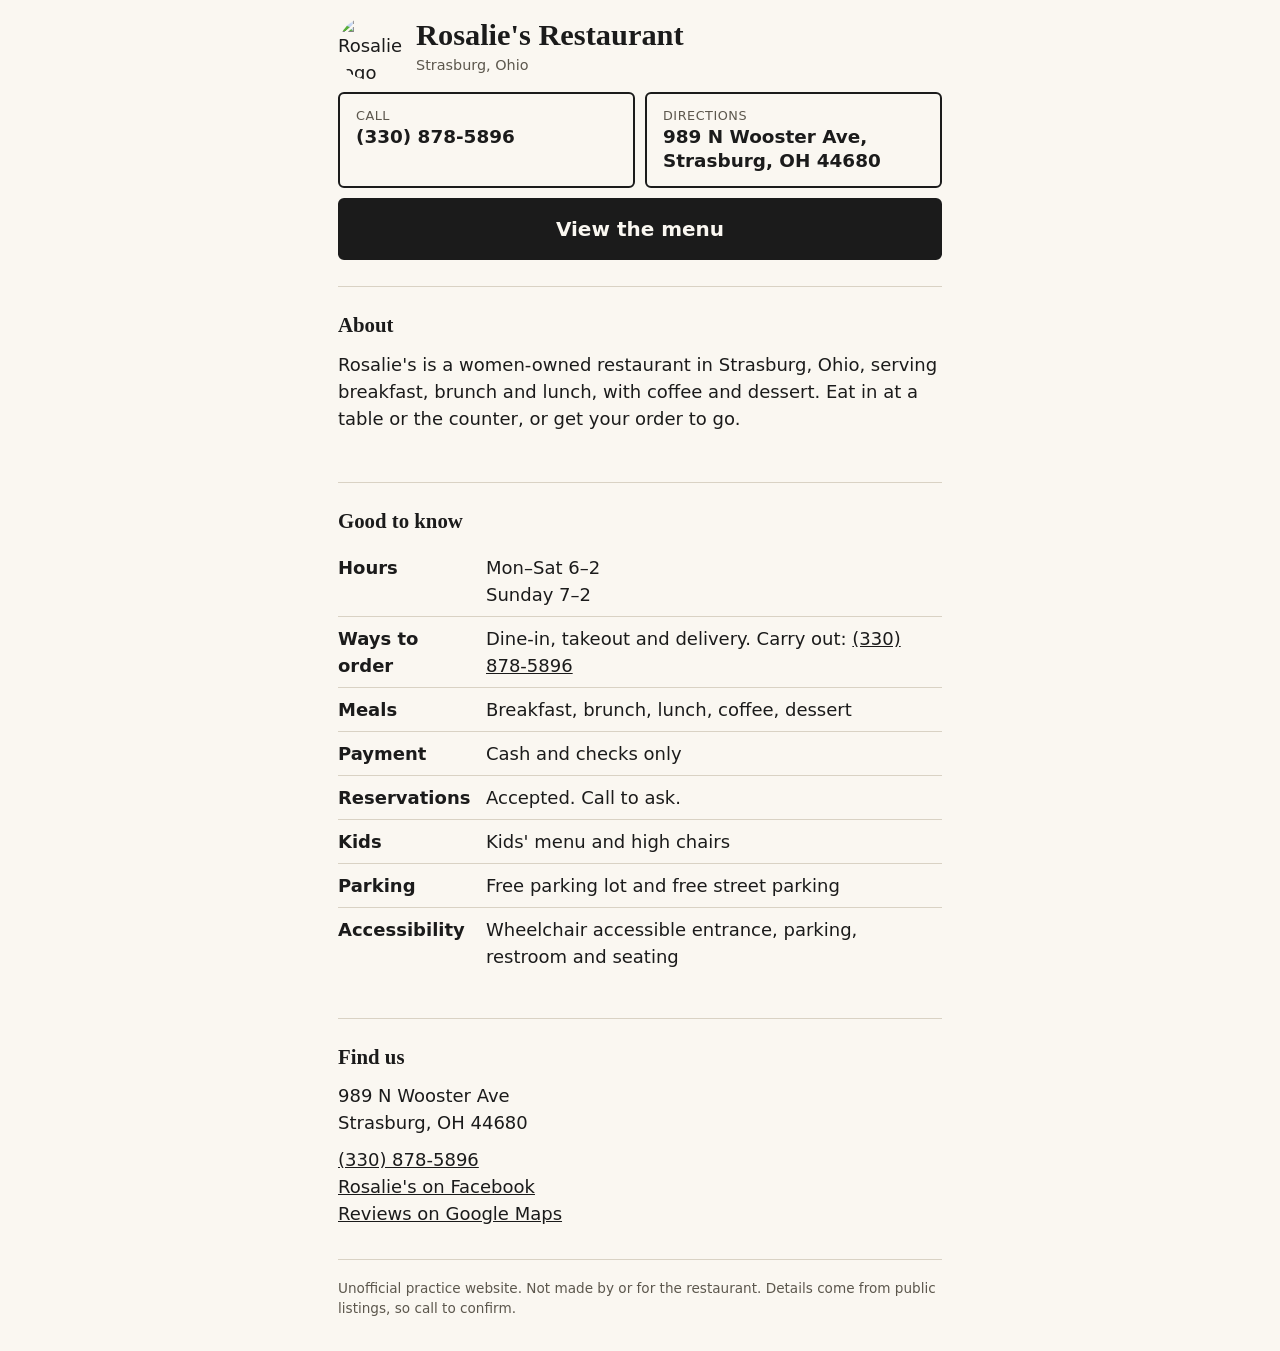
==== index.html @ 822374c6 "Add files via upload" ====
<!DOCTYPE html>
<html lang="en">
<head>
  <meta charset="utf-8">
  <meta name="viewport" content="width=device-width, initial-scale=1">
  <title>Rosalie's Restaurant | Strasburg, Ohio</title>
  <meta name="description" content="Rosalie's Restaurant, 989 N Wooster Ave, Strasburg, Ohio. Breakfast, brunch and lunch. Call (330) 878-5896.">
  <link rel="icon" href="assets/logo.jpg">
  <link rel="stylesheet" href="style.css">
</head>
<body>
  <div class="wrap">

    <header class="top">
      <img src="assets/logo.jpg" alt="Rosalie's logo">
      <div>
        <h1>Rosalie's Restaurant</h1>
        <p>Strasburg, Ohio</p>
      </div>
    </header>

    <nav class="actions" aria-label="Contact and menu">
      <a class="btn" href="tel:+13308785896">
        <small>Call</small>
        <strong>(330) 878-5896</strong>
      </a>
      <a class="btn" href="https://maps.google.com/?cid=10539699157903182710" target="_blank" rel="noopener">
        <small>Directions</small>
        <strong>989 N Wooster Ave, Strasburg, OH 44680</strong>
      </a>
      <a class="btn primary" href="menu.html">
        <strong>View the menu</strong>
      </a>
    </nav>

    <main>
      <section>
        <h2>About</h2>
        <p>Rosalie's is a women-owned restaurant in Strasburg, Ohio, serving breakfast, brunch and lunch, with coffee and dessert. Eat in at a table or the counter, or get your order to go.</p>
      </section>

      <section>
        <h2>Good to know</h2>
        <dl>
          <div><dt>Hours</dt><dd><span style="white-space:nowrap">Mon&ndash;Sat 6&ndash;2</span><br><span style="white-space:nowrap">Sunday 7&ndash;2</span></dd></div>
          <div><dt>Ways to order</dt><dd>Dine-in, takeout and delivery. Carry out: <a href="tel:+13308785896">(330) 878-5896</a></dd></div>
          <div><dt>Meals</dt><dd>Breakfast, brunch, lunch, coffee, dessert</dd></div>
          <div><dt>Payment</dt><dd>Cash and checks only</dd></div>
          <div><dt>Reservations</dt><dd>Accepted. Call to ask.</dd></div>
          <div><dt>Kids</dt><dd>Kids' menu and high chairs</dd></div>
          <div><dt>Parking</dt><dd>Free parking lot and free street parking</dd></div>
          <div><dt>Accessibility</dt><dd>Wheelchair accessible entrance, parking, restroom and seating</dd></div>
        </dl>
      </section>

      <section>
        <h2>Find us</h2>
        <p>
          989 N Wooster Ave<br>
          Strasburg, OH 44680
        </p>
        <p>
          <a href="tel:+13308785896">(330) 878-5896</a><br>
          <a href="https://www.facebook.com/profile.php?id=100091598119079" target="_blank" rel="noopener">Rosalie's on Facebook</a><br>
          <a href="https://maps.google.com/?cid=10539699157903182710" target="_blank" rel="noopener">Reviews on Google Maps</a>
        </p>
      </section>
    </main>

    <footer>
      Unofficial practice website. Not made by or for the restaurant. Details come from public listings, so call to confirm.
    </footer>

  </div>
</body>
</html>
---- style.css ----
* { box-sizing: border-box; }

:root {
  --ink: #1b1b1b;
  --paper: #faf7f1;
  --line: #d9d2c4;
  --muted: #5c574d;
}

html { -webkit-text-size-adjust: 100%; }

body {
  margin: 0;
  background: var(--paper);
  color: var(--ink);
  font-family: system-ui, -apple-system, "Segoe UI", Roboto, Helvetica, Arial, sans-serif;
  font-size: 18px;
  line-height: 1.5;
}

a { color: inherit; }

.wrap {
  max-width: 640px;
  margin: 0 auto;
  padding: 0 18px;
}

/* header */
.top {
  display: flex;
  align-items: center;
  gap: 14px;
  padding: 16px 0 12px;
}

.top img {
  width: 56px;
  height: 56px;
  border-radius: 50%;
  object-fit: cover;
  flex: none;
}

.top h1 {
  margin: 0;
  font-family: Georgia, "Times New Roman", serif;
  font-size: 1.6rem;
  line-height: 1.1;
}

.top p {
  margin: 2px 0 0;
  font-size: 0.9rem;
  color: var(--muted);
}

/* the three main actions */
.actions {
  display: grid;
  gap: 10px;
  padding-bottom: 8px;
}

.btn {
  display: block;
  padding: 14px 16px;
  border: 2px solid var(--ink);
  border-radius: 6px;
  text-decoration: none;
  background: transparent;
  line-height: 1.3;
}

.btn small {
  display: block;
  font-size: 0.8rem;
  letter-spacing: 0.04em;
  text-transform: uppercase;
  color: var(--muted);
}

.btn strong {
  display: block;
  font-size: 1.15rem;
}

.btn.primary {
  background: var(--ink);
  color: var(--paper);
  text-align: center;
  padding: 16px;
}

.btn.primary strong { font-size: 1.25rem; }

.btn:focus-visible,
a:focus-visible {
  outline: 3px solid #1b6fd1;
  outline-offset: 2px;
}

/* content */
section {
  padding: 22px 0;
  border-top: 1px solid var(--line);
  margin-top: 18px;
}

h2 {
  margin: 0 0 10px;
  font-family: Georgia, "Times New Roman", serif;
  font-size: 1.3rem;
}

section p { margin: 0 0 10px; }

dl { margin: 0; }

dl div {
  display: grid;
  grid-template-columns: 8.5rem 1fr;
  gap: 12px;
  padding: 8px 0;
  border-bottom: 1px solid var(--line);
}

dl div:last-child { border-bottom: 0; }

dt { font-weight: 700; }
dd { margin: 0; }

.note { color: var(--muted); font-size: 0.95rem; }

footer {
  padding: 18px 0 32px;
  border-top: 1px solid var(--line);
  font-size: 0.85rem;
  color: var(--muted);
}

/* menu page */
.jump {
  display: flex;
  flex-wrap: wrap;
  gap: 6px 14px;
  padding: 10px 0 2px;
  font-size: 0.95rem;
}

.menu section { margin-top: 12px; padding: 18px 0 8px; }
.menu > .note { margin: 14px 0 0; }
.menu section .note { margin: 0 0 10px; }
.menu h2 { scroll-margin-top: 12px; }

.items, .subs { list-style: none; margin: 0; padding: 0; }
.items > li { padding: 8px 0; border-bottom: 1px dotted var(--line); }
.items > li:last-child { border-bottom: 0; }

.row { display: flex; justify-content: space-between; gap: 12px; }
.row .n { font-weight: 700; }
.p { white-space: nowrap; font-variant-numeric: tabular-nums; }
.d { color: var(--muted); font-size: 0.95rem; }
.row .d { flex: 1; }

.subs { margin-top: 2px; padding-left: 14px; }
.subs li { display: flex; justify-content: space-between; gap: 12px; padding: 1px 0; }

@media (min-width: 640px) {
  .actions { grid-template-columns: 1fr 1fr; }
  .btn.primary { grid-column: 1 / -1; }
  .top img { width: 64px; height: 64px; }
  .top h1 { font-size: 1.9rem; }
}

@media (max-width: 380px) {
  dl div { grid-template-columns: 1fr; gap: 0; }
}
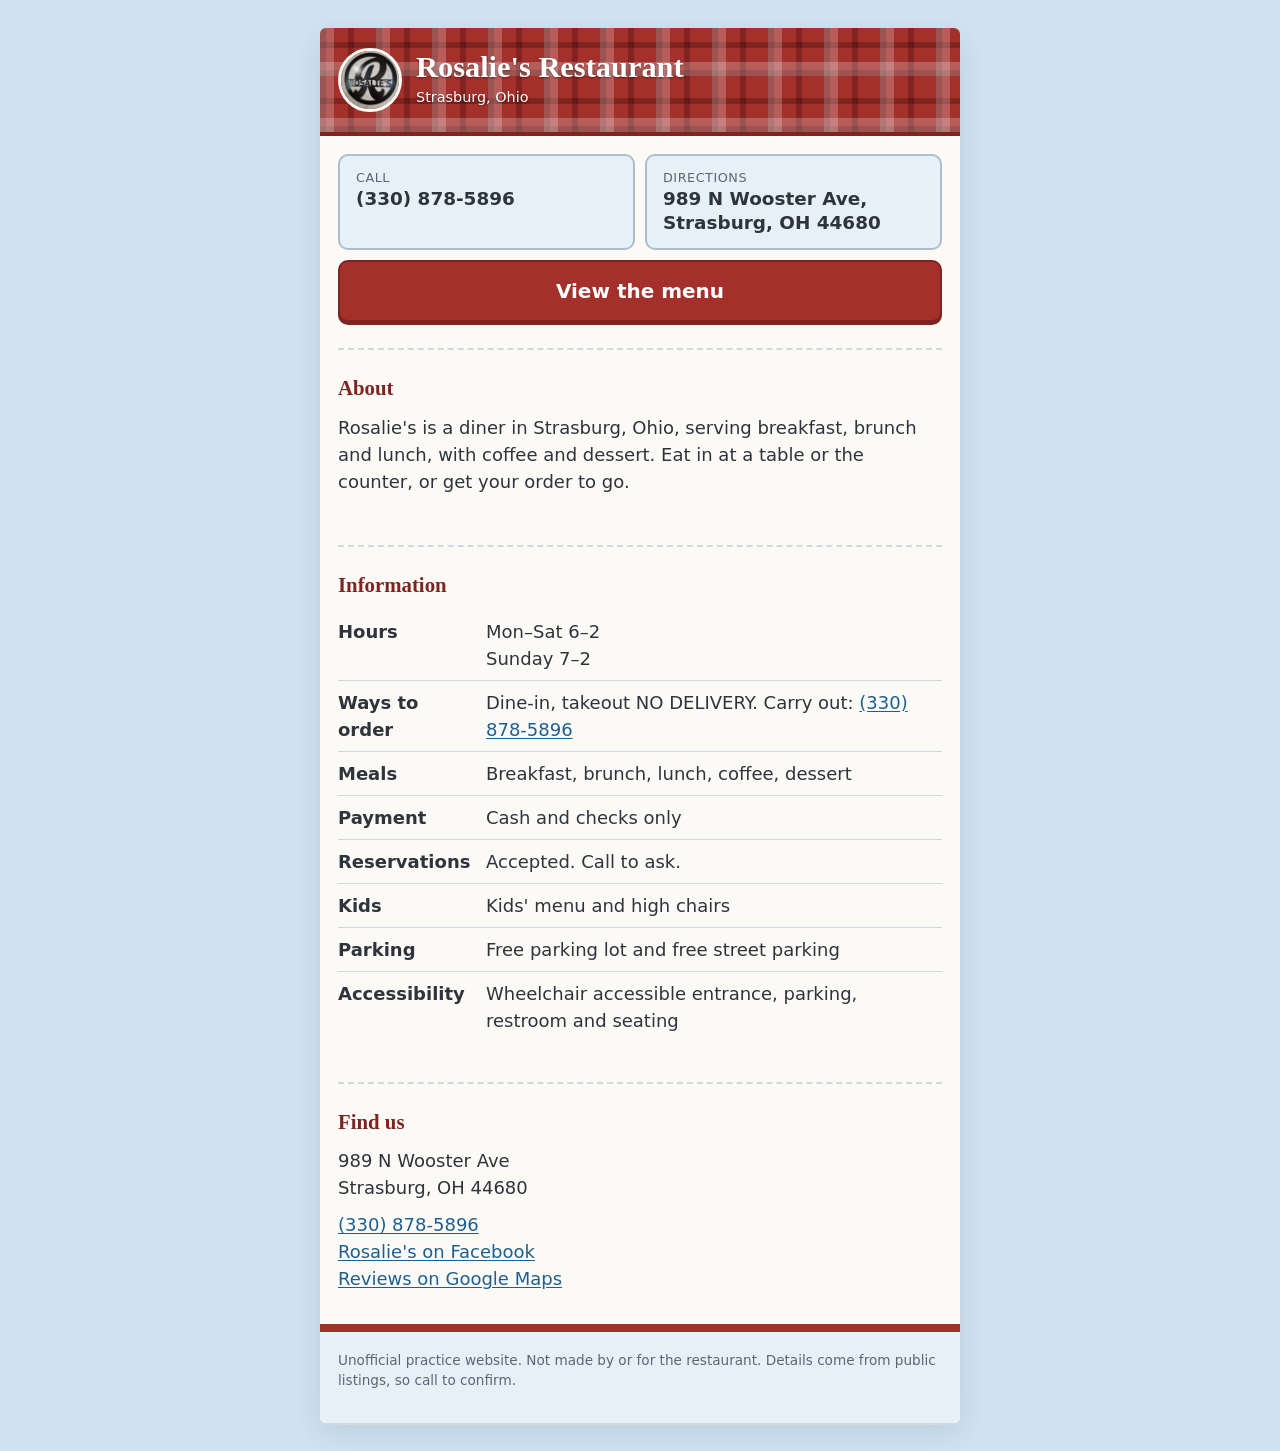
==== commit 04d3fea9: "Update index.html Corrected and edited information." ====
--- a/index.html
+++ b/index.html
@@ -36,14 +36,14 @@
     <main>
       <section>
         <h2>About</h2>
-        <p>Rosalie's is a women-owned restaurant in Strasburg, Ohio, serving breakfast, brunch and lunch, with coffee and dessert. Eat in at a table or the counter, or get your order to go.</p>
+        <p>Rosalie's is a diner in Strasburg, Ohio, serving breakfast, brunch and lunch, with coffee and dessert. Eat in at a table or the counter, or get your order to go.</p>
       </section>
 
       <section>
-        <h2>Good to know</h2>
+        <h2>Information</h2>
         <dl>
           <div><dt>Hours</dt><dd><span style="white-space:nowrap">Mon&ndash;Sat 6&ndash;2</span><br><span style="white-space:nowrap">Sunday 7&ndash;2</span></dd></div>
-          <div><dt>Ways to order</dt><dd>Dine-in, takeout and delivery. Carry out: <a href="tel:+13308785896">(330) 878-5896</a></dd></div>
+          <div><dt>Ways to order</dt><dd>Dine-in, takeout NO DELIVERY. Carry out: <a href="tel:+13308785896">(330) 878-5896</a></dd></div>
           <div><dt>Meals</dt><dd>Breakfast, brunch, lunch, coffee, dessert</dd></div>
           <div><dt>Payment</dt><dd>Cash and checks only</dd></div>
           <div><dt>Reservations</dt><dd>Accepted. Call to ask.</dd></div>
--- a/style.css
+++ b/style.css
@@ -1,29 +1,57 @@
 * { box-sizing: border-box; }
 
 :root {
-  --ink: #1b1b1b;
-  --paper: #faf7f1;
-  --line: #d9d2c4;
-  --muted: #5c574d;
+  --ink: #2f343b;        /* soft charcoal */
+  --paper: #fbfaf7;      /* warm off-white card */
+  --line: #d3d8de;       /* calm grey */
+  --muted: #5d6671;      /* calm grey text */
+  --red: #a3302b;        /* plaid red */
+  --red-dark: #7f2420;
+  --blue: #cfe3f2;       /* pastel blue */
+  --blue-soft: #e6f0f8;
+  --blue-deep: #1f5f8f;  /* readable link/focus blue */
 }
 
 html { -webkit-text-size-adjust: 100%; }
 
 body {
   margin: 0;
-  background: var(--paper);
+  background: var(--blue);
   color: var(--ink);
   font-family: system-ui, -apple-system, "Segoe UI", Roboto, Helvetica, Arial, sans-serif;
   font-size: 18px;
   line-height: 1.5;
 }
 
-a { color: inherit; }
+a { color: var(--blue-deep); text-underline-offset: 2px; }
+a:hover { color: var(--red); }
 
 .wrap {
   max-width: 640px;
+  min-height: 100vh;
   margin: 0 auto;
   padding: 0 18px;
+  background: var(--paper);
+}
+
+/* red plaid, drawn with css gradients (no images) */
+.top, .plaid {
+  background-color: var(--red);
+  background-image:
+    repeating-linear-gradient(90deg, rgba(255,255,255,.22) 0 14px, transparent 14px 56px),
+    repeating-linear-gradient(0deg, rgba(255,255,255,.22) 0 14px, transparent 14px 56px),
+    repeating-linear-gradient(90deg, rgba(40,0,0,.28) 0 6px, transparent 6px 28px),
+    repeating-linear-gradient(0deg, rgba(40,0,0,.28) 0 6px, transparent 6px 28px);
+}
+
+@media (min-width: 700px) {
+  body { padding: 28px 0; }
+  .wrap {
+    min-height: 0;
+    border-radius: 6px;
+    overflow: hidden;
+    box-shadow: 0 2px 0 var(--line), 0 10px 30px rgba(47,52,59,.12);
+  }
 }
 
 /* header */
@@ -31,7 +59,10 @@
   display: flex;
   align-items: center;
   gap: 14px;
-  padding: 16px 0 12px;
+  margin: 0 -18px 18px;
+  padding: 20px 18px;
+  color: #fff;
+  border-bottom: 4px solid var(--red-dark);
 }
 
 .top img {
@@ -40,6 +71,7 @@
   border-radius: 50%;
   object-fit: cover;
   flex: none;
+  border: 3px solid var(--paper);
 }
 
 .top h1 {
@@ -47,12 +79,14 @@
   font-family: Georgia, "Times New Roman", serif;
   font-size: 1.6rem;
   line-height: 1.1;
+  text-shadow: 0 1px 2px rgba(40,0,0,.45);
 }
 
 .top p {
   margin: 2px 0 0;
   font-size: 0.9rem;
-  color: var(--muted);
+  color: #fff;
+  text-shadow: 0 1px 2px rgba(40,0,0,.45);
 }
 
 /* the three main actions */
@@ -65,12 +99,15 @@
 .btn {
   display: block;
   padding: 14px 16px;
-  border: 2px solid var(--ink);
-  border-radius: 6px;
+  border: 2px solid #aebccb;
+  border-radius: 10px;
   text-decoration: none;
-  background: transparent;
+  color: var(--ink);
+  background: var(--blue-soft);
   line-height: 1.3;
 }
+
+.btn:hover { background: var(--blue); border-color: var(--blue-deep); color: var(--ink); }
 
 .btn small {
   display: block;
@@ -86,24 +123,27 @@
 }
 
 .btn.primary {
-  background: var(--ink);
-  color: var(--paper);
+  background: var(--red);
+  border-color: var(--red-dark);
+  box-shadow: 0 3px 0 var(--red-dark);
+  color: #fff;
   text-align: center;
   padding: 16px;
 }
 
 .btn.primary strong { font-size: 1.25rem; }
+.btn.primary:hover { background: var(--red-dark); color: #fff; }
 
 .btn:focus-visible,
 a:focus-visible {
-  outline: 3px solid #1b6fd1;
+  outline: 3px solid var(--blue-deep);
   outline-offset: 2px;
 }
 
 /* content */
 section {
   padding: 22px 0;
-  border-top: 1px solid var(--line);
+  border-top: 2px dashed var(--line);
   margin-top: 18px;
 }
 
@@ -111,6 +151,7 @@
   margin: 0 0 10px;
   font-family: Georgia, "Times New Roman", serif;
   font-size: 1.3rem;
+  color: var(--red-dark);
 }
 
 section p { margin: 0 0 10px; }
@@ -133,8 +174,10 @@
 .note { color: var(--muted); font-size: 0.95rem; }
 
 footer {
-  padding: 18px 0 32px;
-  border-top: 1px solid var(--line);
+  margin: 0 -18px;
+  padding: 18px 18px 32px;
+  border-top: 8px solid var(--red);
+  background: var(--blue-soft);
   font-size: 0.85rem;
   color: var(--muted);
 }
@@ -147,6 +190,7 @@
   padding: 10px 0 2px;
   font-size: 0.95rem;
 }
+.jump a { font-weight: 600; }
 
 .menu section { margin-top: 12px; padding: 18px 0 8px; }
 .menu > .note { margin: 14px 0 0; }
@@ -154,11 +198,12 @@
 .menu h2 { scroll-margin-top: 12px; }
 
 .items, .subs { list-style: none; margin: 0; padding: 0; }
-.items > li { padding: 8px 0; border-bottom: 1px dotted var(--line); }
+.items > li { padding: 8px 0; border-bottom: 1px dotted #aab3bd; }
 .items > li:last-child { border-bottom: 0; }
 
 .row { display: flex; justify-content: space-between; gap: 12px; }
 .row .n { font-weight: 700; }
+.p { color: var(--red-dark); font-weight: 600; }
 .p { white-space: nowrap; font-variant-numeric: tabular-nums; }
 .d { color: var(--muted); font-size: 0.95rem; }
 .row .d { flex: 1; }
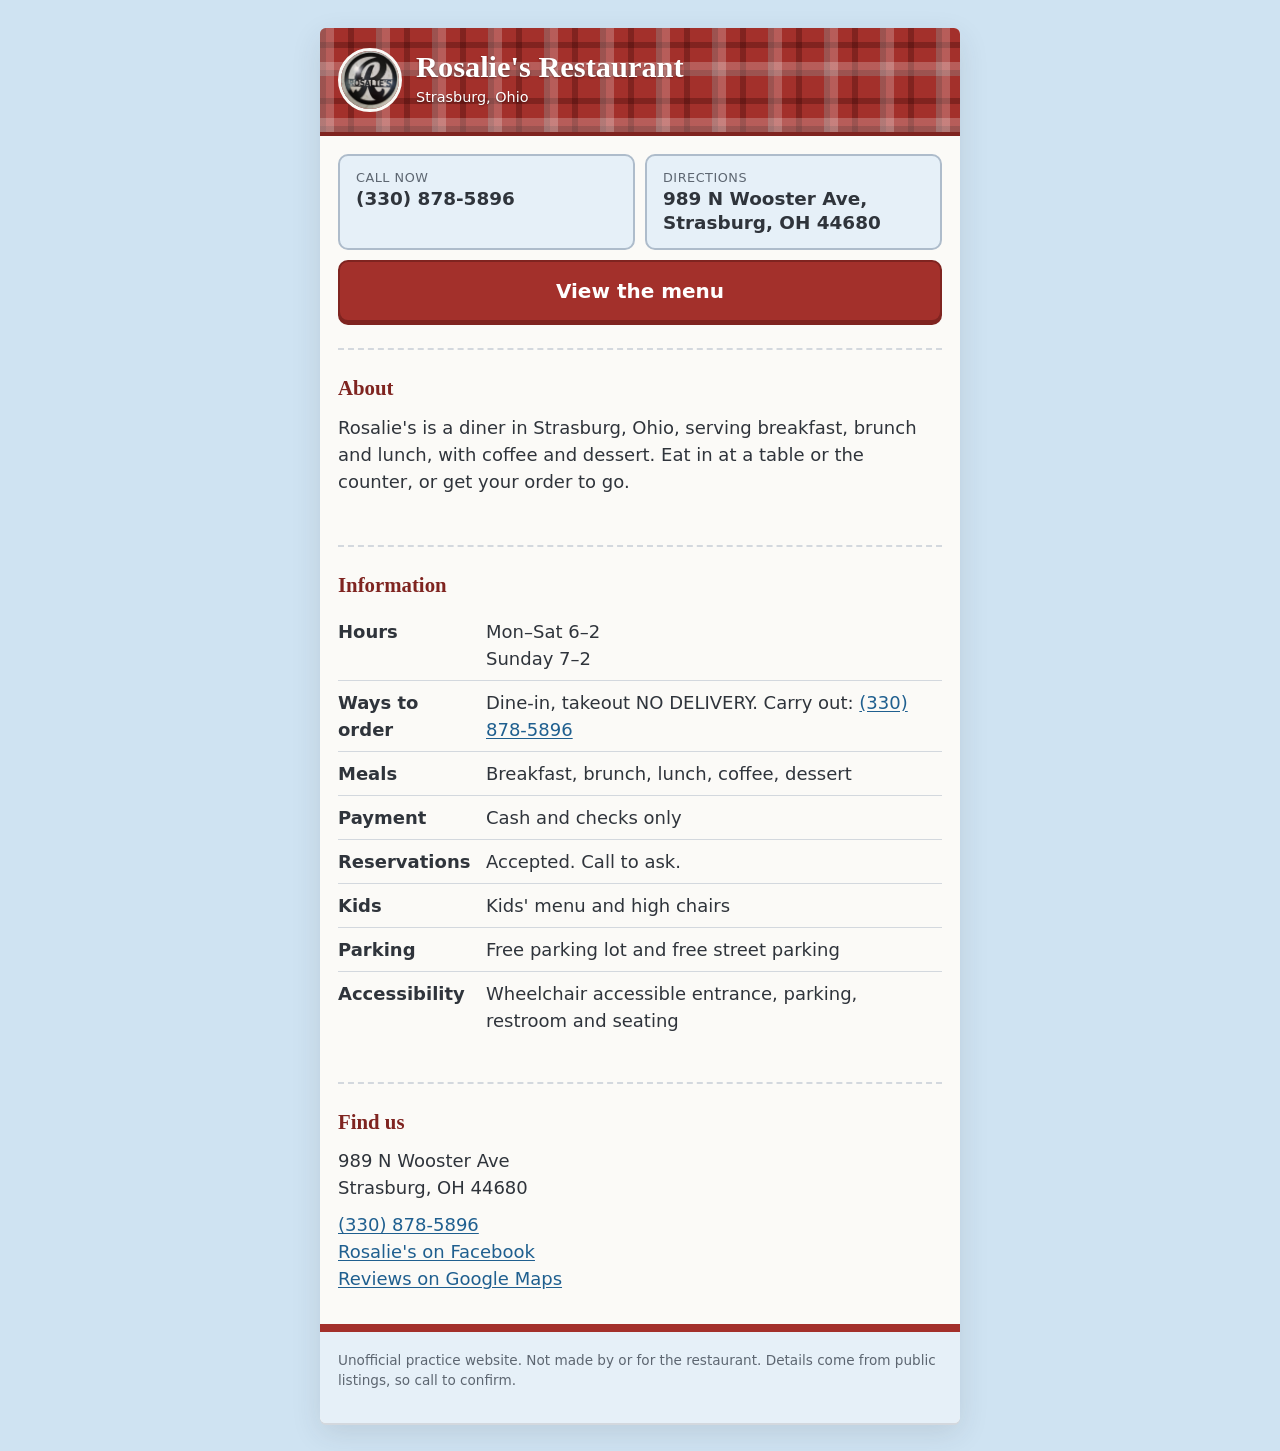
==== commit 69164d20: "Changed "call" to "call now"" ====
--- a/index.html
+++ b/index.html
@@ -21,7 +21,7 @@
 
     <nav class="actions" aria-label="Contact and menu">
       <a class="btn" href="tel:+13308785896">
-        <small>Call</small>
+        <small>Call Now</small>
         <strong>(330) 878-5896</strong>
       </a>
       <a class="btn" href="https://maps.google.com/?cid=10539699157903182710" target="_blank" rel="noopener">
